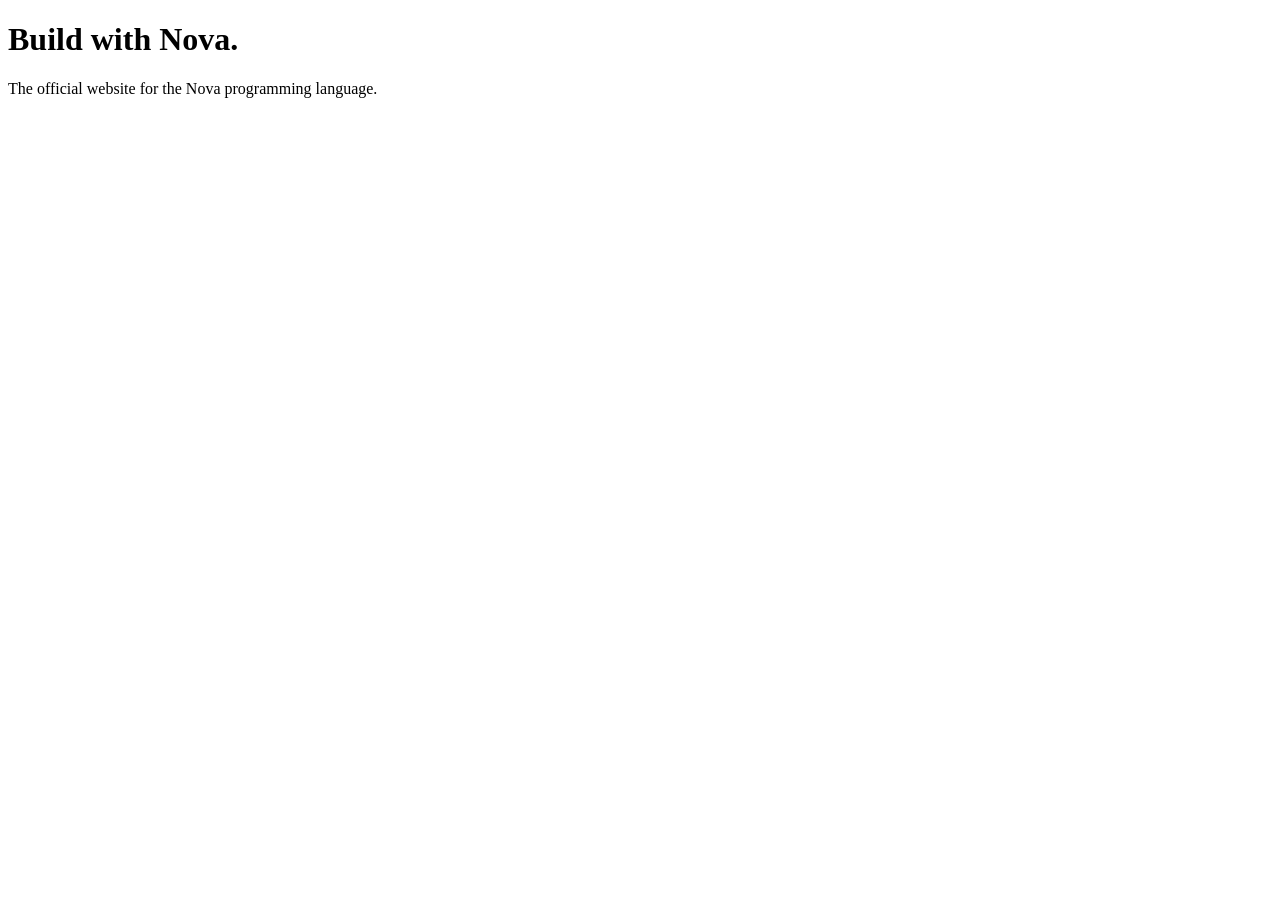
==== index.html @ 15cc804f "Add initial HTML structure for Nova website" ====
<!DOCTYPE html>
<html lang="en">
<head>
    <meta charset="UTF-8">
    <meta name="viewport" content="width=device-width, initial-scale=1.0">
    <title>Nova Programming Language</title>
</head>
<body>
    <h1>Build with Nova.</h1>
    <p>The official website for the Nova programming language.</p>
</body>
</html>
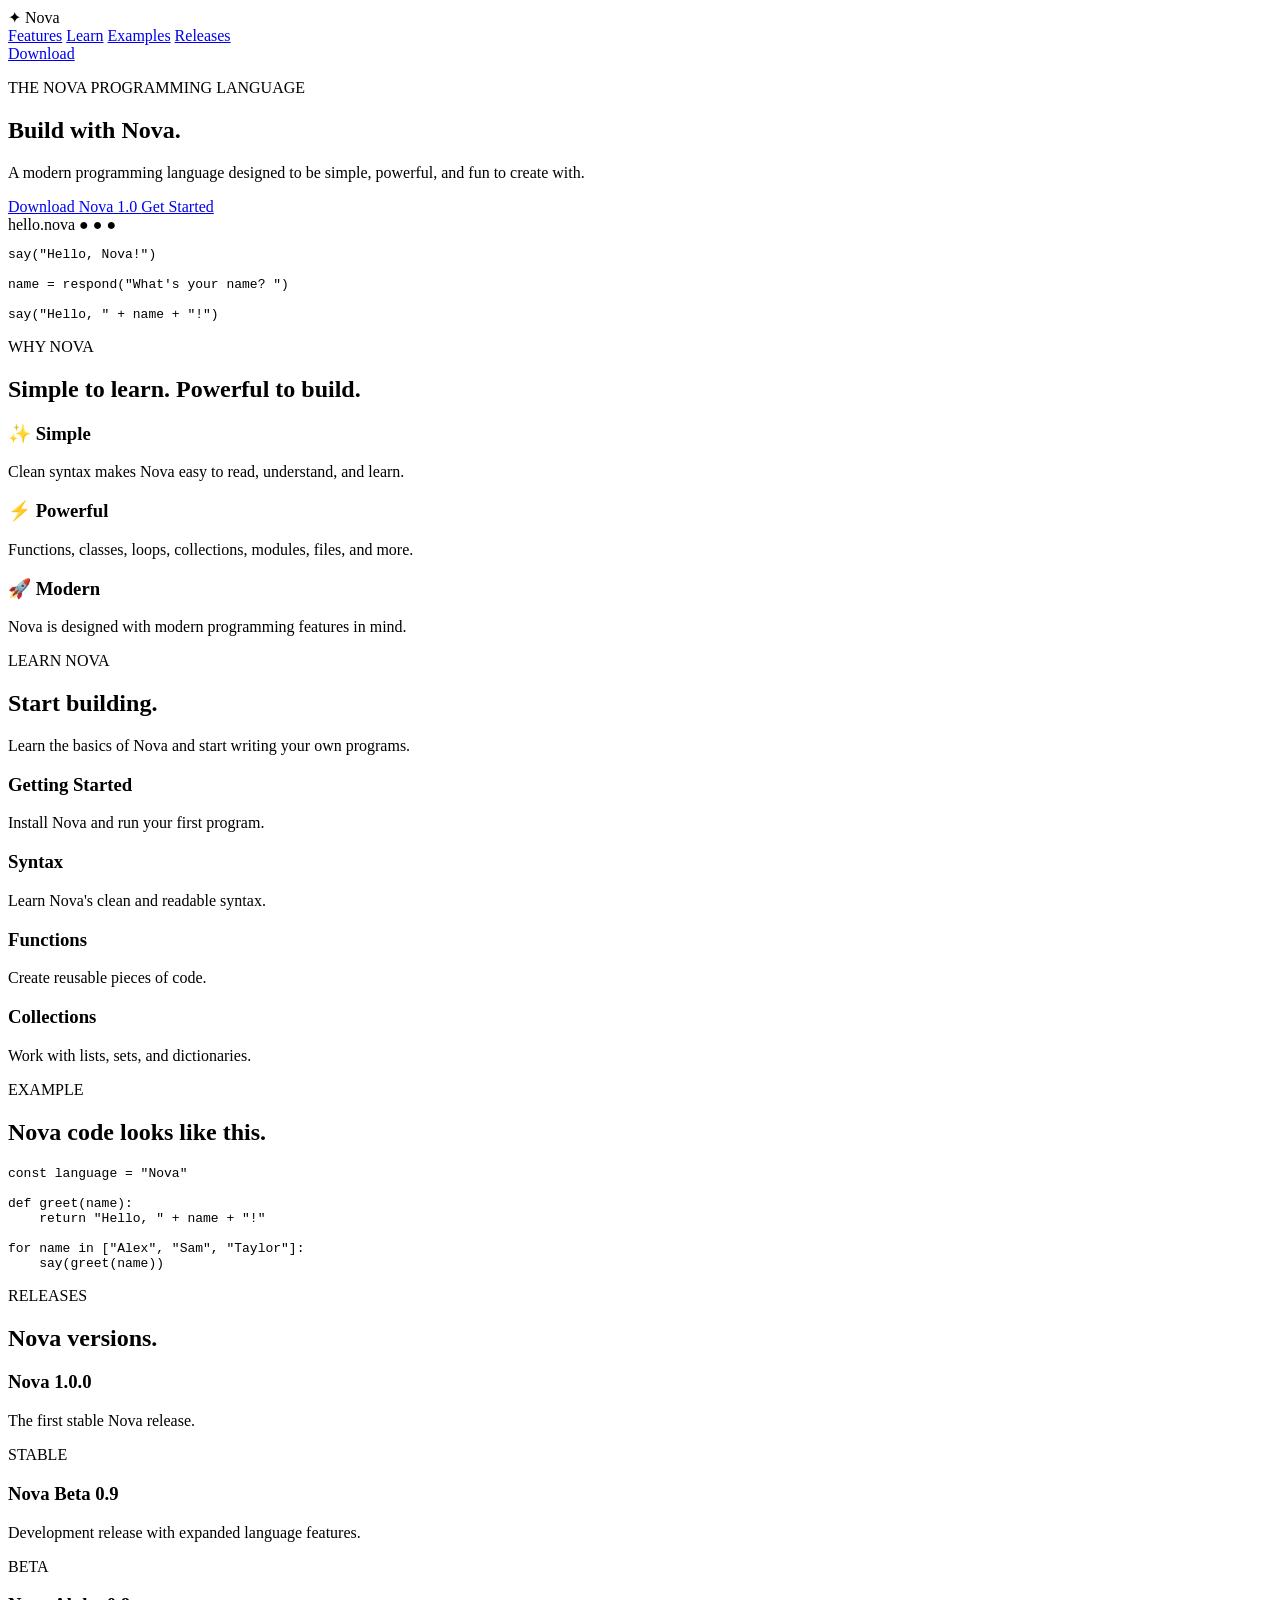
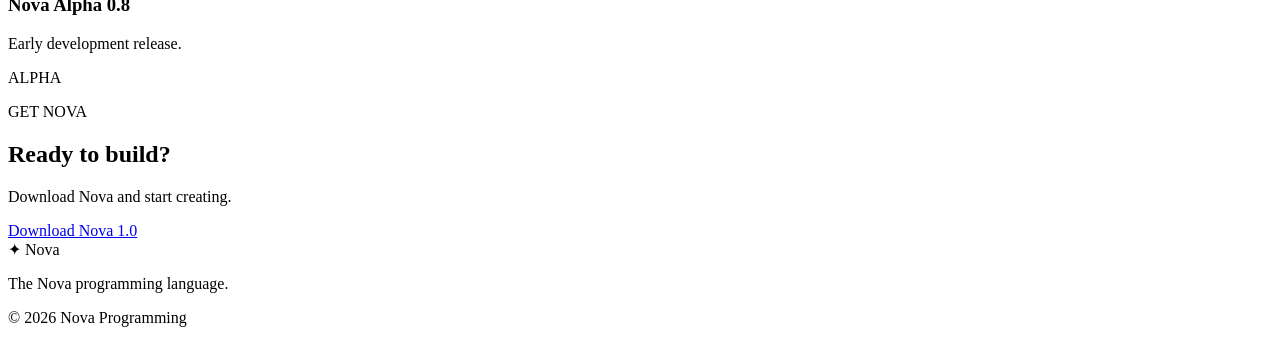
==== commit e331fb74: "Update title and content in index.html" ====
--- a/index.html
+++ b/index.html
@@ -3,10 +3,246 @@
 <head>
     <meta charset="UTF-8">
     <meta name="viewport" content="width=device-width, initial-scale=1.0">
-    <title>Nova Programming Language</title>
+
+    <title>Nova — Build with Nova.</title>
+
+    <link rel="stylesheet" href="style.css">
 </head>
+
 <body>
-    <h1>Build with Nova.</h1>
-    <p>The official website for the Nova programming language.</p>
+
+    <header class="navbar">
+        <div class="logo">
+            <span class="logo-symbol">✦</span>
+            <span>Nova</span>
+        </div>
+
+        <nav>
+            <a href="#features">Features</a>
+            <a href="#learn">Learn</a>
+            <a href="#examples">Examples</a>
+            <a href="#releases">Releases</a>
+        </nav>
+
+        <a class="nav-button" href="#download">Download</a>
+    </header>
+
+
+    <main>
+
+        <section class="hero">
+
+            <div class="hero-content">
+
+                <p class="eyebrow">THE NOVA PROGRAMMING LANGUAGE</p>
+
+                <h1>Build with <span>Nova.</span></h1>
+
+                <p class="hero-text">
+                    A modern programming language designed to be
+                    simple, powerful, and fun to create with.
+                </p>
+
+                <div class="hero-buttons">
+                    <a class="button primary" href="#download">
+                        Download Nova 1.0
+                    </a>
+
+                    <a class="button secondary" href="#learn">
+                        Get Started
+                    </a>
+                </div>
+
+            </div>
+
+            <div class="hero-code">
+                <div class="code-header">
+                    <span>hello.nova</span>
+                    <span>● ● ●</span>
+                </div>
+
+                <pre><code>say("Hello, Nova!")
+
+name = respond("What's your name? ")
+
+say("Hello, " + name + "!")</code></pre>
+            </div>
+
+        </section>
+
+
+        <section id="features" class="section">
+
+            <p class="eyebrow">WHY NOVA</p>
+
+            <h2>Simple to learn. Powerful to build.</h2>
+
+            <div class="cards">
+
+                <div class="card">
+                    <h3>✨ Simple</h3>
+                    <p>
+                        Clean syntax makes Nova easy to read,
+                        understand, and learn.
+                    </p>
+                </div>
+
+                <div class="card">
+                    <h3>⚡ Powerful</h3>
+                    <p>
+                        Functions, classes, loops, collections,
+                        modules, files, and more.
+                    </p>
+                </div>
+
+                <div class="card">
+                    <h3>🚀 Modern</h3>
+                    <p>
+                        Nova is designed with modern programming
+                        features in mind.
+                    </p>
+                </div>
+
+            </div>
+
+        </section>
+
+
+        <section id="learn" class="section">
+
+            <p class="eyebrow">LEARN NOVA</p>
+
+            <h2>Start building.</h2>
+
+            <p class="section-text">
+                Learn the basics of Nova and start writing your
+                own programs.
+            </p>
+
+            <div class="learn-grid">
+
+                <div class="learn-item">
+                    <h3>Getting Started</h3>
+                    <p>Install Nova and run your first program.</p>
+                </div>
+
+                <div class="learn-item">
+                    <h3>Syntax</h3>
+                    <p>Learn Nova's clean and readable syntax.</p>
+                </div>
+
+                <div class="learn-item">
+                    <h3>Functions</h3>
+                    <p>Create reusable pieces of code.</p>
+                </div>
+
+                <div class="learn-item">
+                    <h3>Collections</h3>
+                    <p>Work with lists, sets, and dictionaries.</p>
+                </div>
+
+            </div>
+
+        </section>
+
+
+        <section id="examples" class="section">
+
+            <p class="eyebrow">EXAMPLE</p>
+
+            <h2>Nova code looks like this.</h2>
+
+            <div class="large-code">
+
+<pre><code>const language = "Nova"
+
+def greet(name):
+    return "Hello, " + name + "!"
+
+for name in ["Alex", "Sam", "Taylor"]:
+    say(greet(name))</code></pre>
+
+            </div>
+
+        </section>
+
+
+        <section id="releases" class="section">
+
+            <p class="eyebrow">RELEASES</p>
+
+            <h2>Nova versions.</h2>
+
+            <div class="release">
+
+                <div>
+                    <h3>Nova 1.0.0</h3>
+                    <p>The first stable Nova release.</p>
+                </div>
+
+                <span class="badge stable">STABLE</span>
+
+            </div>
+
+            <div class="release">
+
+                <div>
+                    <h3>Nova Beta 0.9</h3>
+                    <p>Development release with expanded language features.</p>
+                </div>
+
+                <span class="badge">BETA</span>
+
+            </div>
+
+            <div class="release">
+
+                <div>
+                    <h3>Nova Alpha 0.8</h3>
+                    <p>Early development release.</p>
+                </div>
+
+                <span class="badge">ALPHA</span>
+
+            </div>
+
+        </section>
+
+
+        <section id="download" class="download">
+
+            <p class="eyebrow">GET NOVA</p>
+
+            <h2>Ready to build?</h2>
+
+            <p>
+                Download Nova and start creating.
+            </p>
+
+            <a class="button primary" href="#">
+                Download Nova 1.0
+            </a>
+
+        </section>
+
+    </main>
+
+
+    <footer>
+
+        <div class="footer-logo">
+            ✦ Nova
+        </div>
+
+        <p>
+            The Nova programming language.
+        </p>
+
+        <p class="copyright">
+            © 2026 Nova Programming
+        </p>
+
+    </footer>
+
 </body>
 </html>
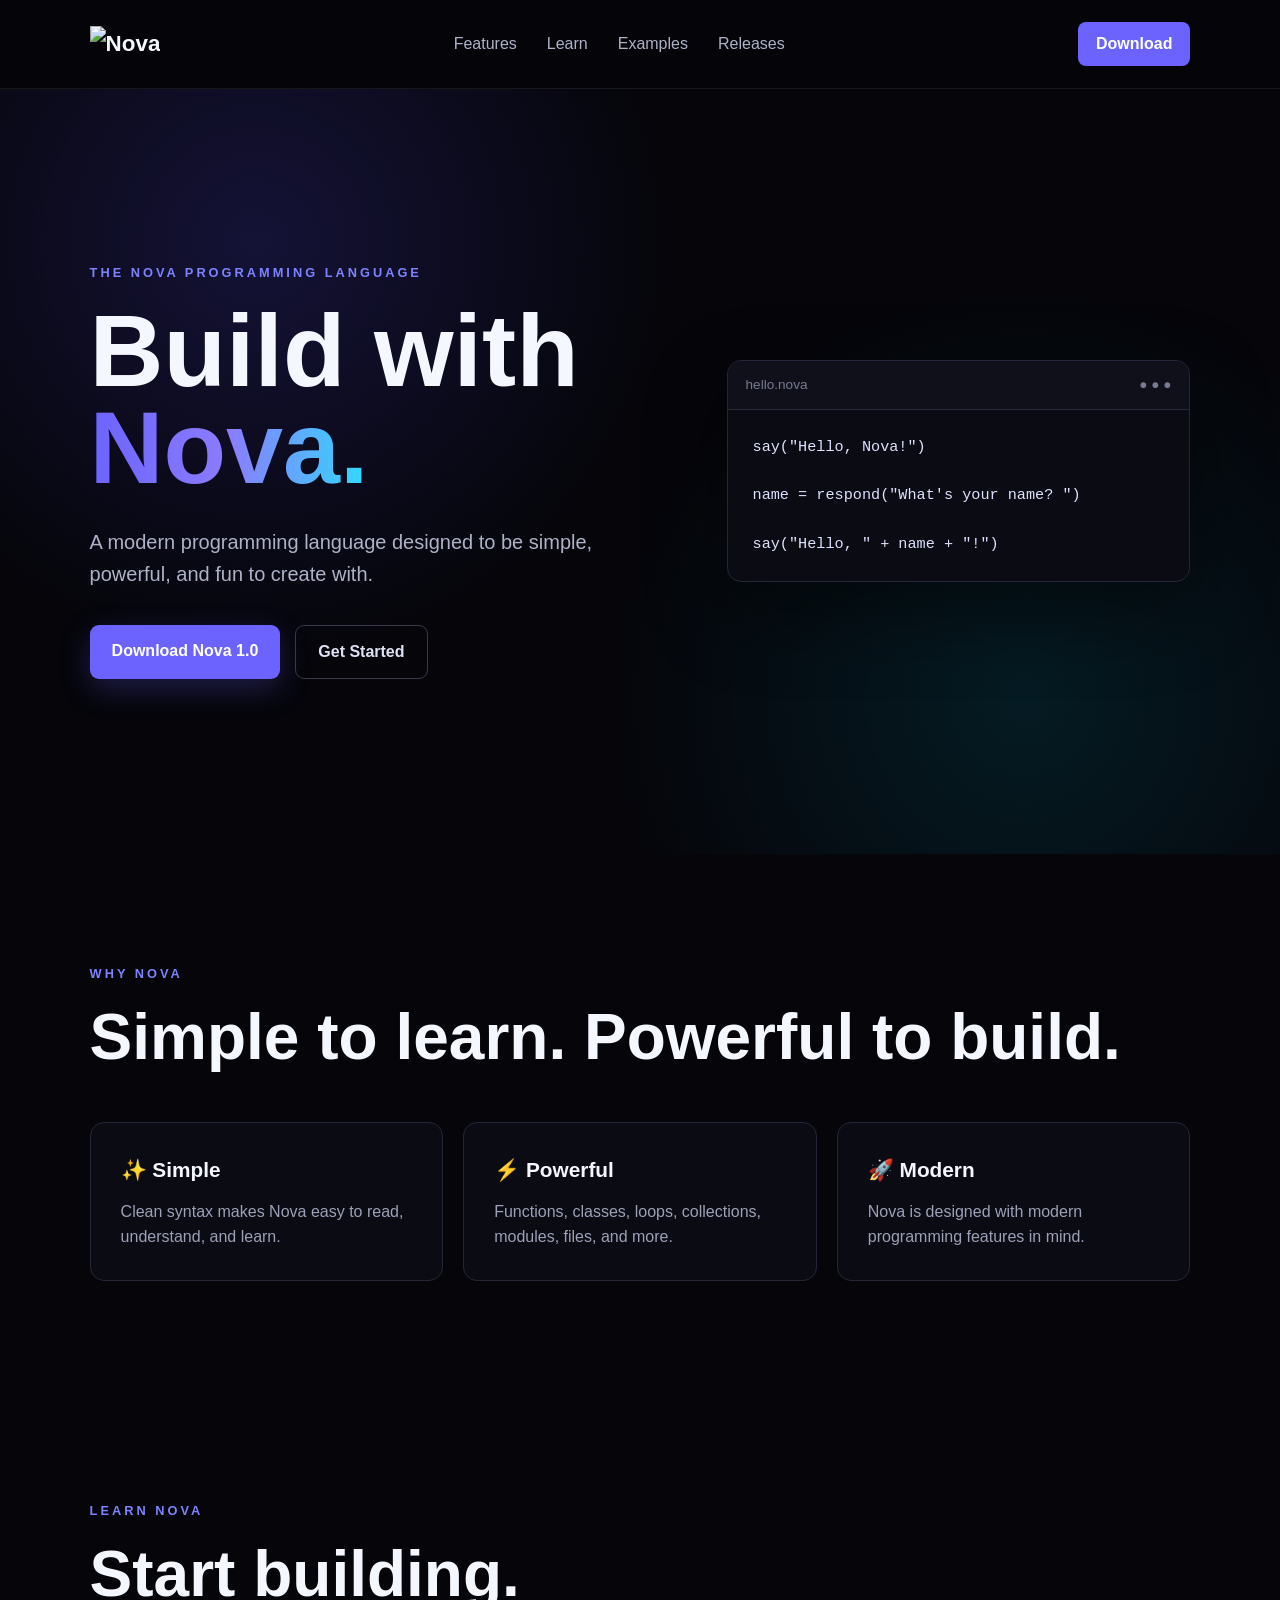
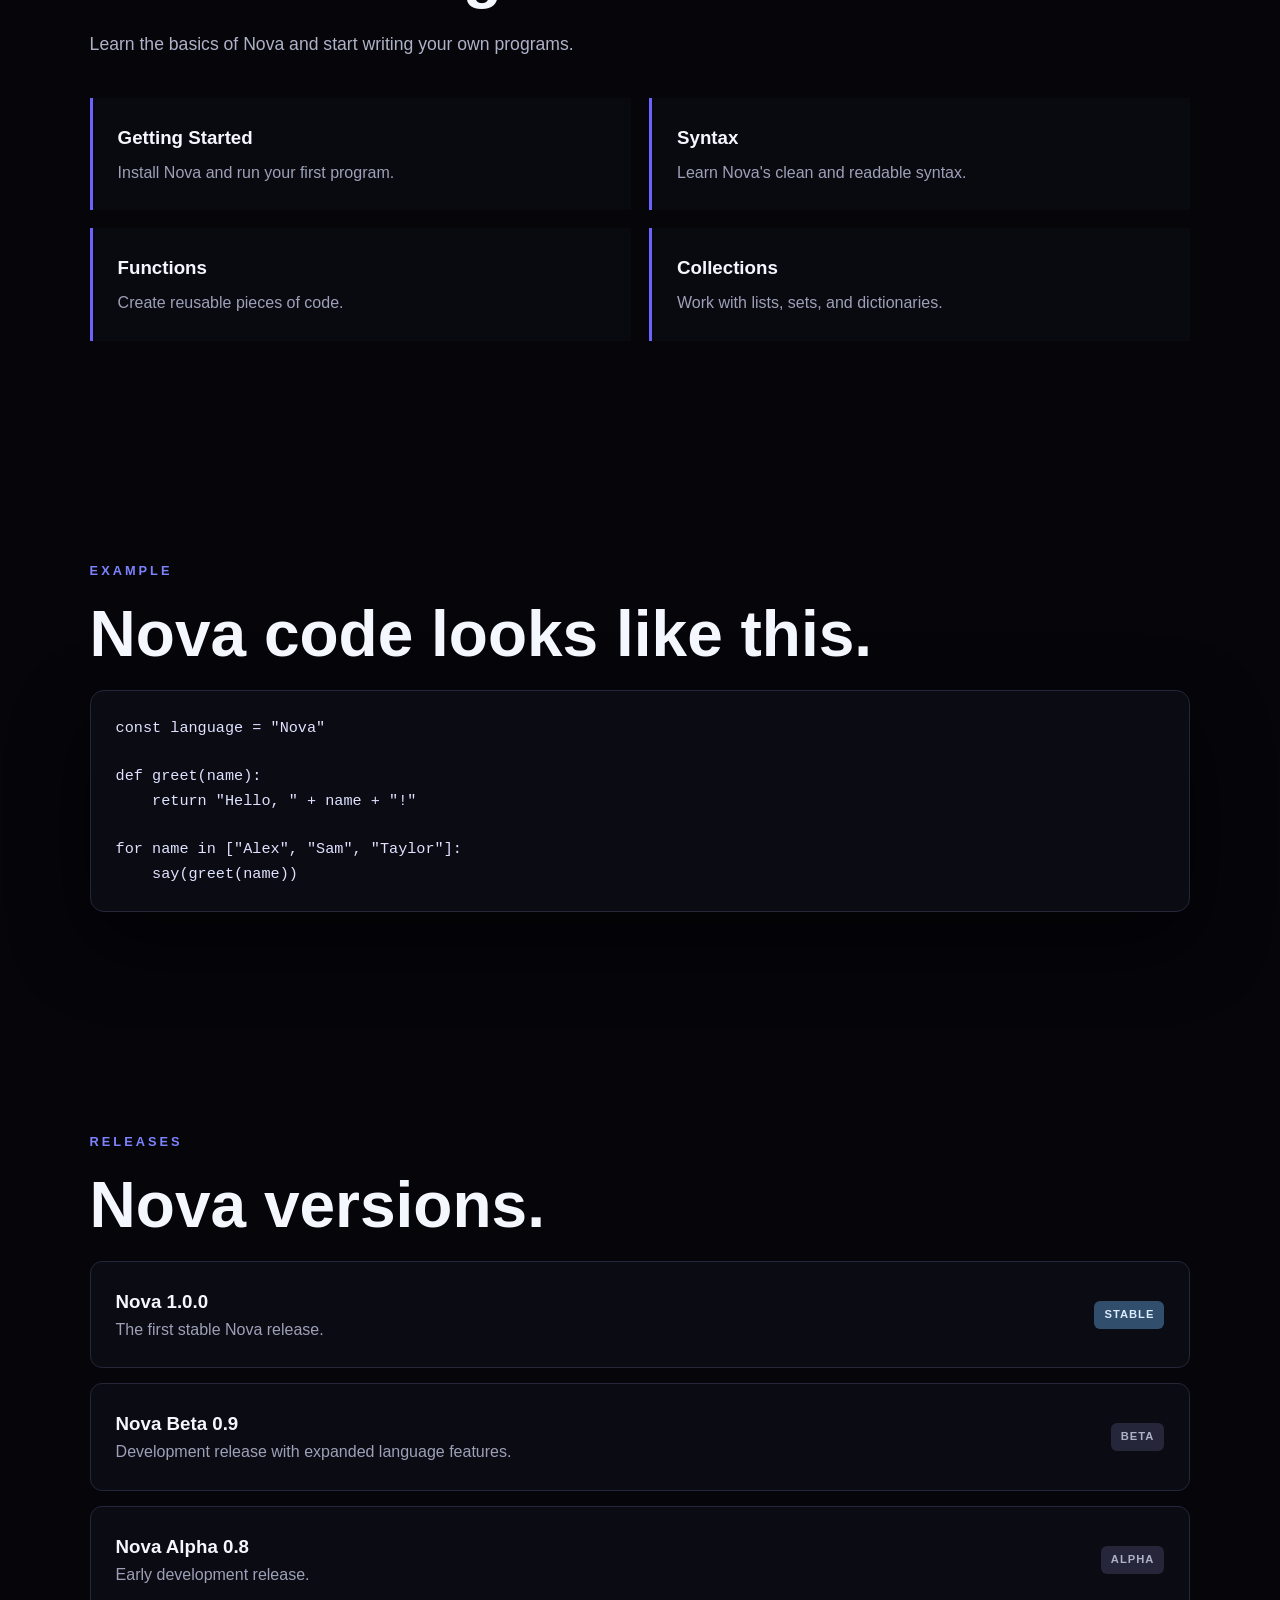
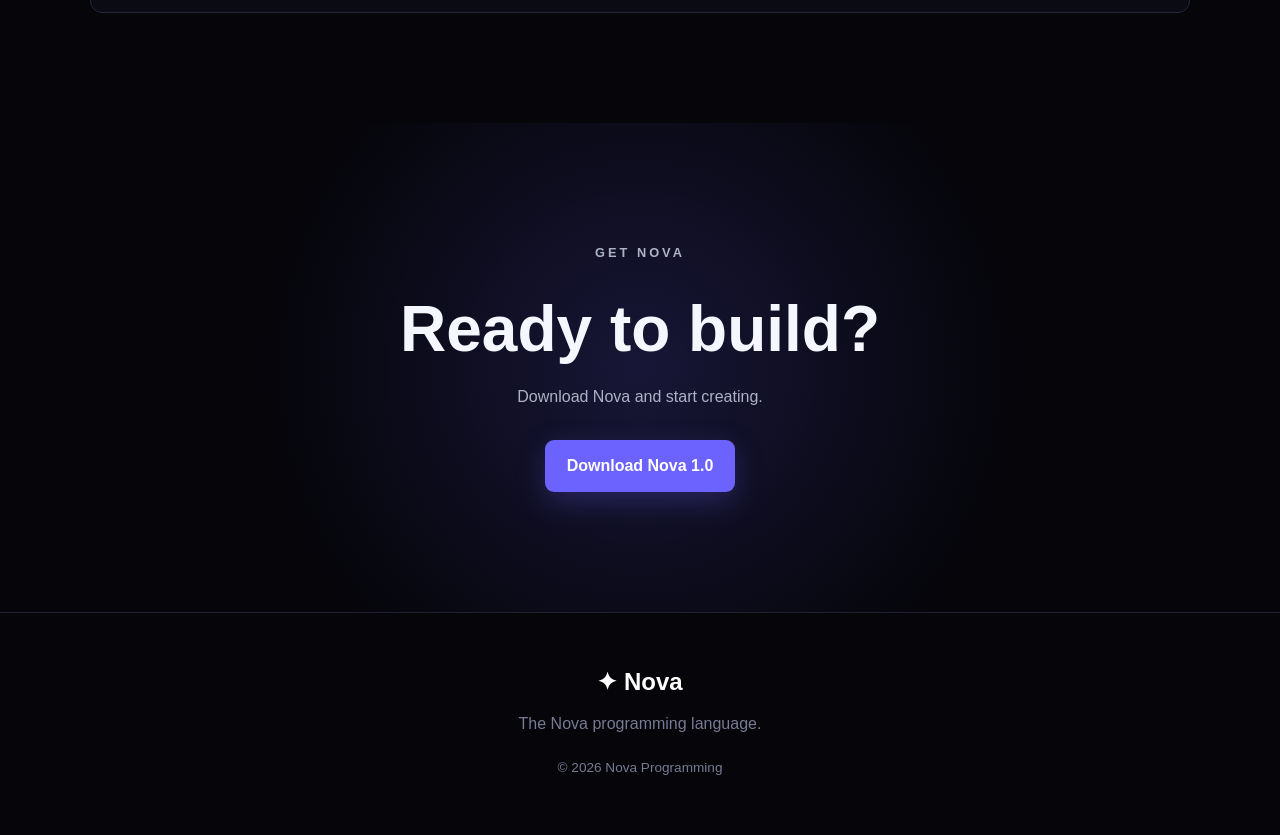
==== commit f9838b27: "Replace logo span with image in header" ====
--- a/index.html
+++ b/index.html
@@ -13,10 +13,8 @@
 
     <header class="navbar">
         <div class="logo">
-            <span class="logo-symbol">✦</span>
-            <span>Nova</span>
+            <img src="nova_logo.png" alt="Nova">
         </div>
-
         <nav>
             <a href="#features">Features</a>
             <a href="#learn">Learn</a>
--- a/style.css
+++ b/style.css
@@ -0,0 +1,475 @@
+* {
+    box-sizing: border-box;
+    margin: 0;
+    padding: 0;
+}
+
+html {
+    scroll-behavior: smooth;
+}
+
+body {
+    font-family: Arial, Helvetica, sans-serif;
+    background: #05050a;
+    color: #f5f7ff;
+    line-height: 1.6;
+}
+
+a {
+    color: inherit;
+    text-decoration: none;
+}
+
+
+/* NAVIGATION */
+
+.navbar {
+    width: 100%;
+    padding: 22px 7%;
+    display: flex;
+    align-items: center;
+    justify-content: space-between;
+
+    position: sticky;
+    top: 0;
+    z-index: 100;
+
+    background: rgba(5, 5, 10, 0.85);
+    backdrop-filter: blur(12px);
+
+    border-bottom: 1px solid rgba(255, 255, 255, 0.08);
+}
+
+.logo {
+    display: flex;
+    align-items: center;
+    gap: 10px;
+
+    font-size: 1.4rem;
+    font-weight: 700;
+}
+
+.logo-symbol {
+    font-size: 1.8rem;
+    color: #7c7cff;
+}
+
+nav {
+    display: flex;
+    gap: 30px;
+}
+
+nav a {
+    color: #aeb2c7;
+    transition: 0.2s;
+}
+
+nav a:hover {
+    color: white;
+}
+
+.nav-button {
+    padding: 9px 18px;
+    border-radius: 8px;
+
+    background: #6c63ff;
+    color: white;
+
+    font-weight: 600;
+
+    transition: 0.2s;
+}
+
+.nav-button:hover {
+    transform: translateY(-2px);
+    background: #817aff;
+}
+
+
+/* HERO */
+
+.hero {
+    min-height: 85vh;
+
+    padding: 100px 7%;
+
+    display: grid;
+    grid-template-columns: 1.1fr 0.9fr;
+    gap: 70px;
+
+    align-items: center;
+
+    background:
+        radial-gradient(
+            circle at 20% 20%,
+            rgba(92, 80, 255, 0.18),
+            transparent 35%
+        ),
+        radial-gradient(
+            circle at 80% 80%,
+            rgba(0, 220, 255, 0.10),
+            transparent 35%
+        );
+}
+
+.eyebrow {
+    color: #7d83ff;
+
+    font-size: 0.8rem;
+    font-weight: 700;
+
+    letter-spacing: 3px;
+
+    margin-bottom: 18px;
+}
+
+.hero h1 {
+    font-size: clamp(3.5rem, 8vw, 7rem);
+    line-height: 0.95;
+
+    margin-bottom: 30px;
+}
+
+.hero h1 span {
+    background: linear-gradient(
+        90deg,
+        #6c63ff,
+        #8b7cff,
+        #31d9ff
+    );
+
+    -webkit-background-clip: text;
+    background-clip: text;
+    color: transparent;
+}
+
+.hero-text {
+    max-width: 650px;
+
+    color: #aeb2c7;
+
+    font-size: 1.25rem;
+
+    margin-bottom: 35px;
+}
+
+.hero-buttons {
+    display: flex;
+    gap: 15px;
+
+    flex-wrap: wrap;
+}
+
+
+/* BUTTONS */
+
+.button {
+    display: inline-block;
+
+    padding: 13px 22px;
+
+    border-radius: 9px;
+
+    font-weight: 700;
+
+    transition: 0.2s;
+}
+
+.button:hover {
+    transform: translateY(-3px);
+}
+
+.primary {
+    background: #6c63ff;
+    color: white;
+
+    box-shadow: 0 10px 30px rgba(108, 99, 255, 0.25);
+}
+
+.primary:hover {
+    background: #817aff;
+}
+
+.secondary {
+    border: 1px solid #38394b;
+    color: #dfe2f5;
+}
+
+.secondary:hover {
+    border-color: #6c63ff;
+}
+
+
+/* CODE WINDOWS */
+
+.hero-code,
+.large-code {
+    background: #0b0b13;
+
+    border: 1px solid #25263a;
+
+    border-radius: 14px;
+
+    overflow: hidden;
+
+    box-shadow:
+        0 30px 80px rgba(0, 0, 0, 0.45);
+}
+
+.code-header {
+    padding: 13px 18px;
+
+    display: flex;
+    justify-content: space-between;
+
+    color: #777b94;
+
+    background: #10101a;
+
+    border-bottom: 1px solid #25263a;
+
+    font-size: 0.85rem;
+}
+
+pre {
+    padding: 25px;
+
+    overflow-x: auto;
+
+    color: #dfe2ff;
+
+    font-family:
+        Consolas,
+        "Courier New",
+        monospace;
+
+    font-size: 0.95rem;
+}
+
+
+/* SECTIONS */
+
+.section {
+    padding: 110px 7%;
+
+    max-width: 1400px;
+    margin: auto;
+}
+
+.section h2,
+.download h2 {
+    font-size: clamp(2.2rem, 5vw, 4rem);
+
+    line-height: 1.1;
+
+    margin-bottom: 20px;
+}
+
+.section-text {
+    color: #aeb2c7;
+
+    font-size: 1.1rem;
+
+    margin-bottom: 40px;
+}
+
+
+/* FEATURE CARDS */
+
+.cards {
+    display: grid;
+
+    grid-template-columns:
+        repeat(3, 1fr);
+
+    gap: 20px;
+
+    margin-top: 50px;
+}
+
+.card {
+    padding: 30px;
+
+    background: #0b0b13;
+
+    border: 1px solid #25263a;
+
+    border-radius: 14px;
+
+    transition: 0.25s;
+}
+
+.card:hover {
+    transform: translateY(-6px);
+
+    border-color: #5750c9;
+}
+
+.card h3 {
+    margin-bottom: 12px;
+
+    font-size: 1.3rem;
+}
+
+.card p {
+    color: #9da1b8;
+}
+
+
+/* LEARNING */
+
+.learn-grid {
+    display: grid;
+
+    grid-template-columns:
+        repeat(2, 1fr);
+
+    gap: 18px;
+
+    margin-top: 40px;
+}
+
+.learn-item {
+    padding: 25px;
+
+    background: #090910;
+
+    border-left: 3px solid #6c63ff;
+}
+
+.learn-item h3 {
+    margin-bottom: 7px;
+}
+
+.learn-item p {
+    color: #9da1b8;
+}
+
+
+/* RELEASES */
+
+.release {
+    display: flex;
+
+    justify-content: space-between;
+    align-items: center;
+
+    padding: 25px;
+
+    margin-top: 15px;
+
+    background: #0b0b13;
+
+    border: 1px solid #25263a;
+
+    border-radius: 12px;
+}
+
+.release p {
+    color: #9da1b8;
+}
+
+.badge {
+    padding: 5px 10px;
+
+    border-radius: 6px;
+
+    background: #25263a;
+
+    color: #aeb2c7;
+
+    font-size: 0.7rem;
+
+    font-weight: 700;
+
+    letter-spacing: 1px;
+}
+
+.badge.stable {
+    background: #314e6d;
+
+    color: #dcecff;
+}
+
+
+/* DOWNLOAD */
+
+.download {
+    padding: 120px 7%;
+
+    text-align: center;
+
+    background:
+        radial-gradient(
+            circle,
+            rgba(108, 99, 255, 0.18),
+            transparent 55%
+        );
+}
+
+.download p {
+    color: #aeb2c7;
+
+    margin-bottom: 30px;
+}
+
+
+/* FOOTER */
+
+footer {
+    padding: 50px 7%;
+
+    border-top: 1px solid #202130;
+
+    text-align: center;
+
+    color: #777b94;
+}
+
+.footer-logo {
+    color: white;
+
+    font-size: 1.5rem;
+
+    font-weight: 700;
+
+    margin-bottom: 10px;
+}
+
+.copyright {
+    margin-top: 20px;
+
+    font-size: 0.85rem;
+}
+
+
+/* MOBILE */
+
+@media (max-width: 850px) {
+
+    nav {
+        display: none;
+    }
+
+    .hero {
+        grid-template-columns: 1fr;
+
+        padding-top: 70px;
+    }
+
+    .cards {
+        grid-template-columns: 1fr;
+    }
+
+    .learn-grid {
+        grid-template-columns: 1fr;
+    }
+
+    .hero h1 {
+        font-size: 4rem;
+    }
+
+    .navbar {
+        padding: 18px 5%;
+    }
+}
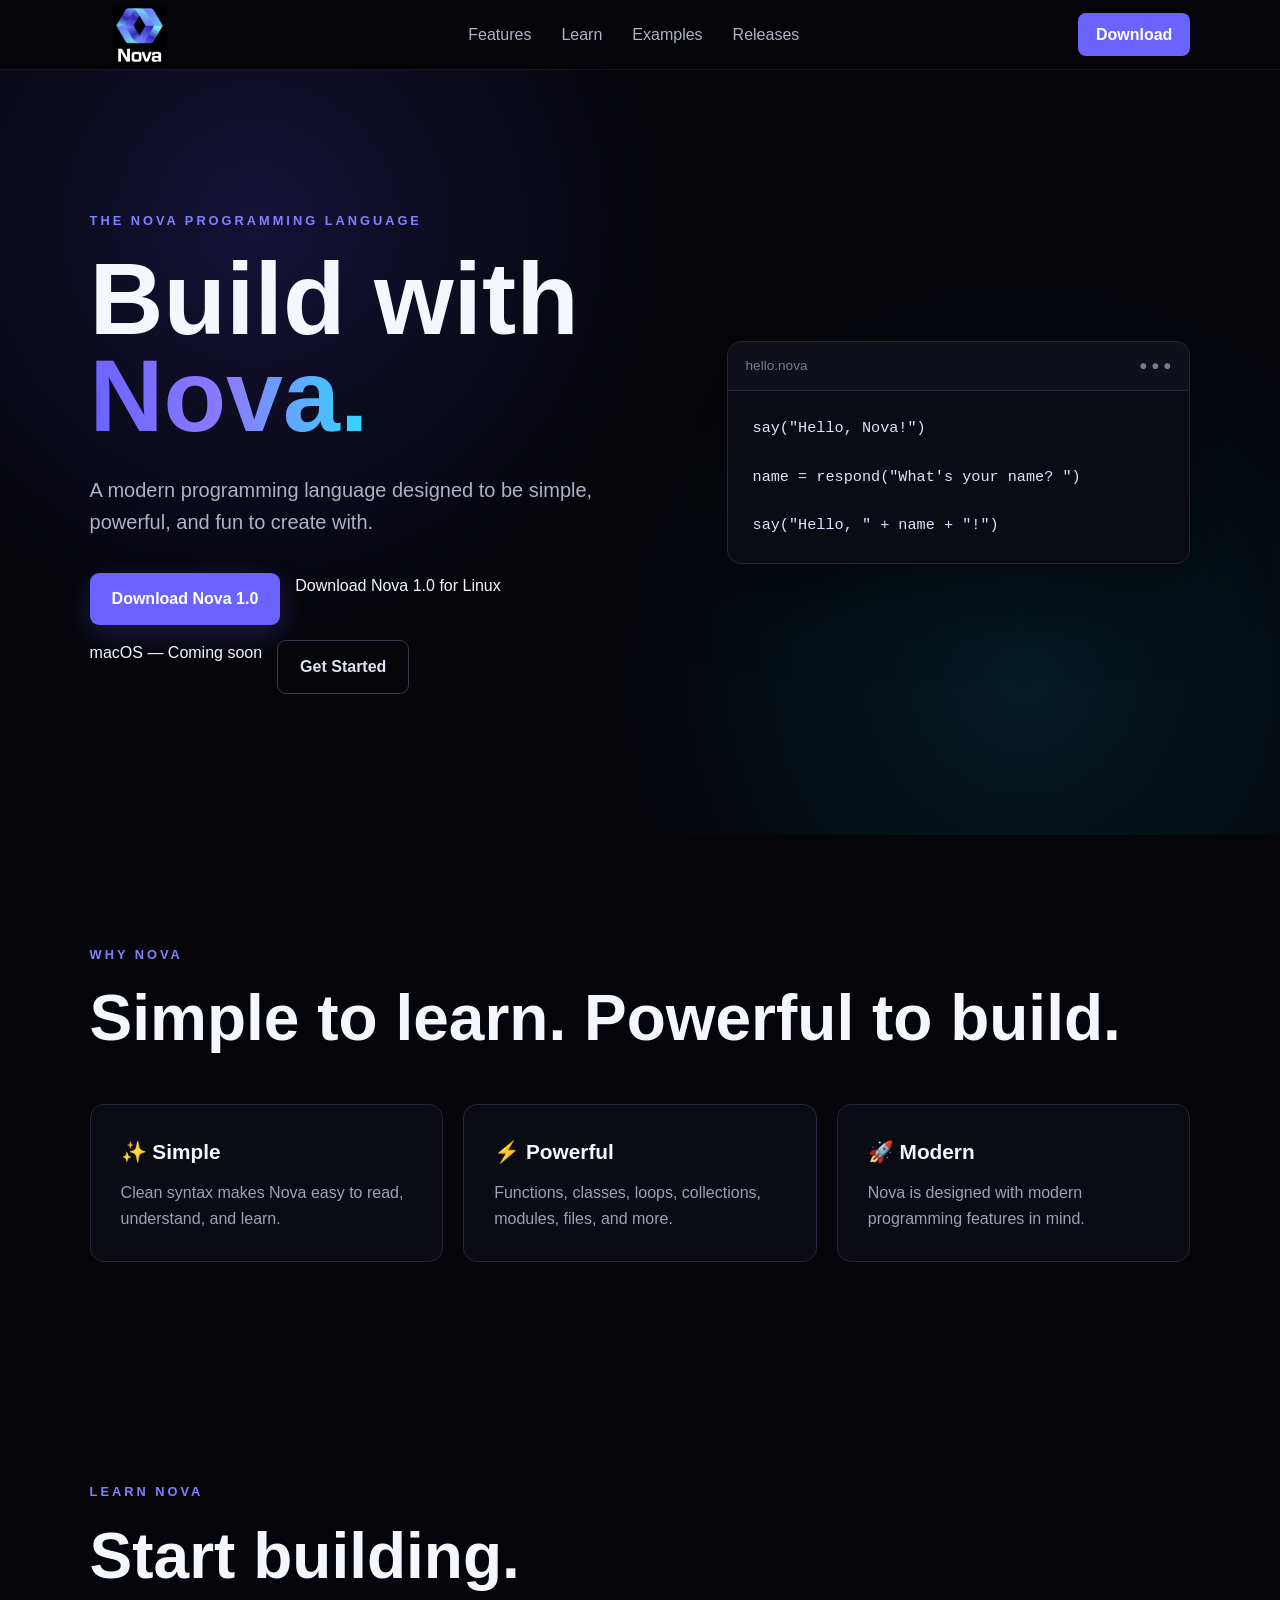
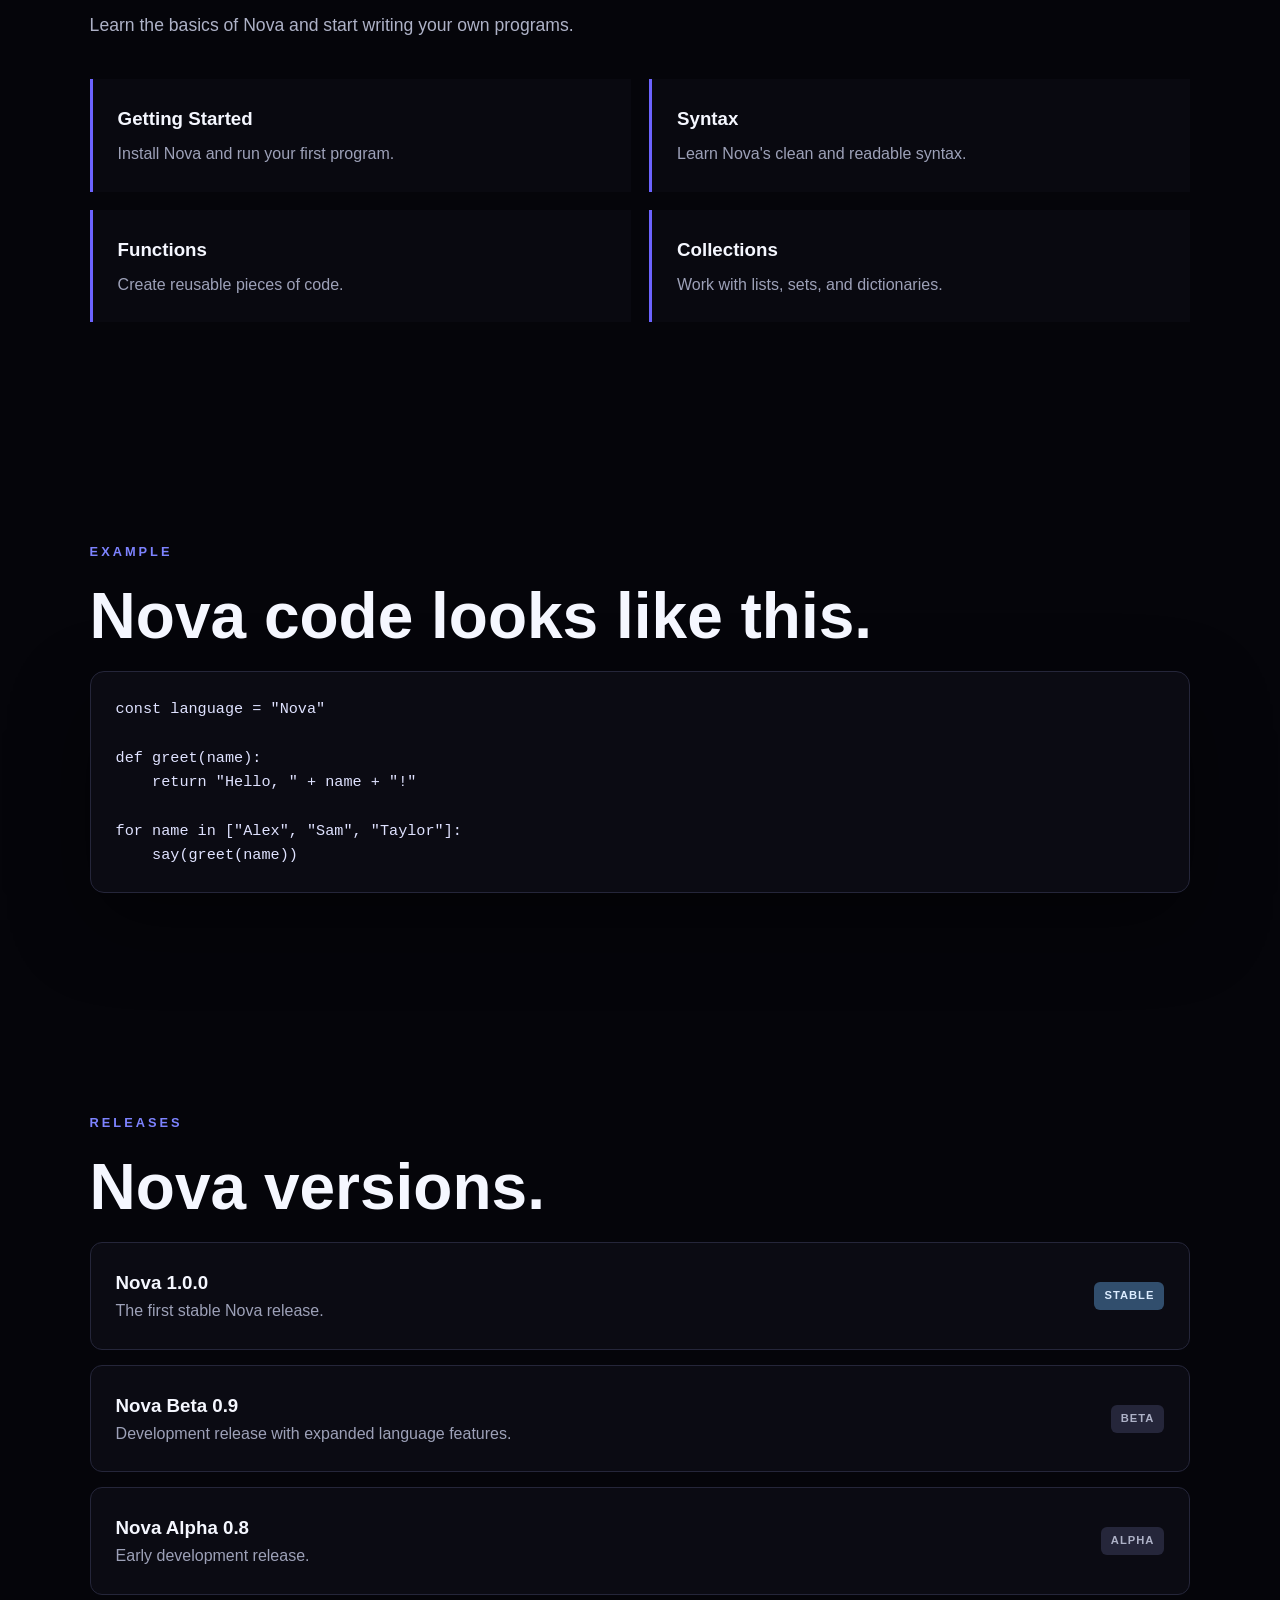
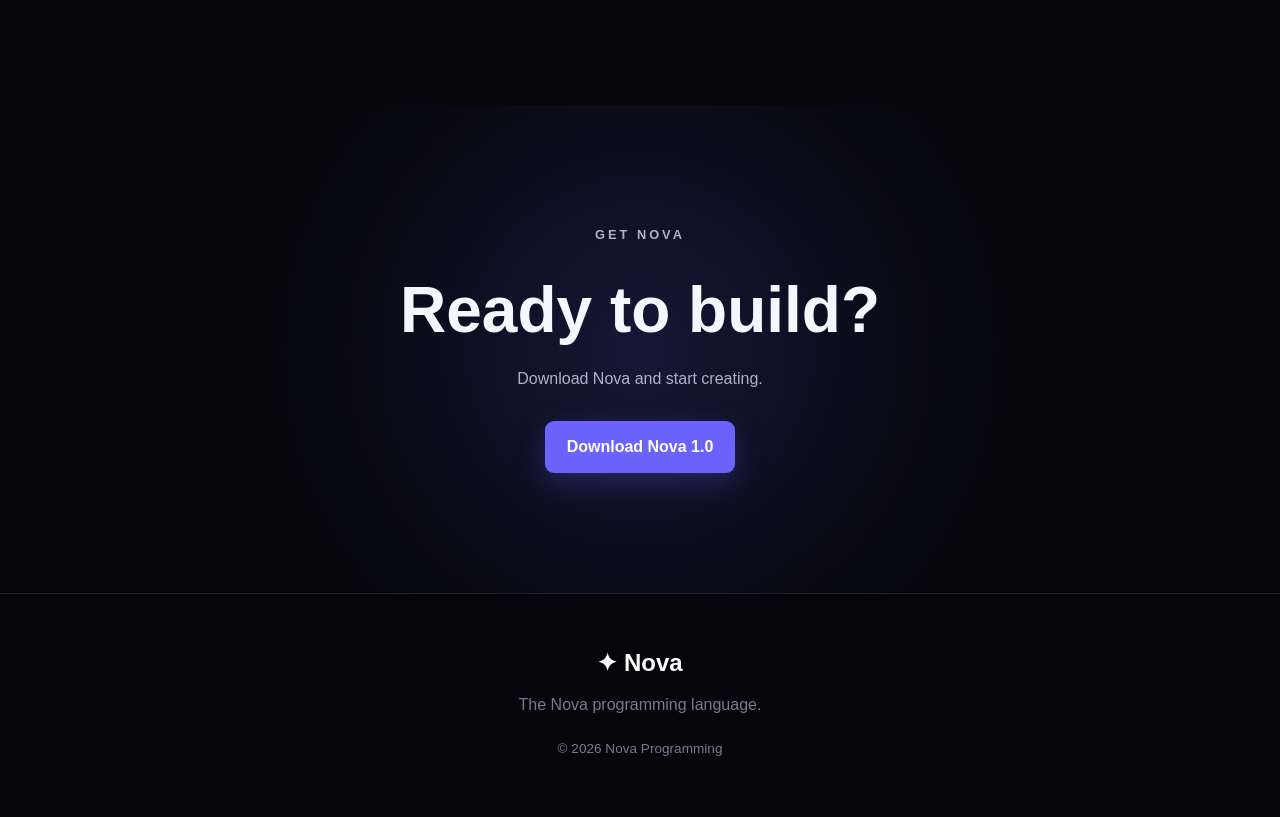
==== commit acfbca1d: "Add Linux download link and macOS note Added a download link for Nova 1.0 on Linux and a note for ma" ====
--- a/index.html
+++ b/index.html
@@ -46,6 +46,14 @@
                         Download Nova 1.0
                     </a>
 
+                    <a class="download-button" href="https://github.com/novaprogramming/Nova/releases/download/v1.0.0/nova-1.0.0-linux-x86_64.tar.gz">
+                        Download Nova 1.0 for Linux
+                    </a>
+
+                    <p class="download-note">
+                        macOS — Coming soon
+                    </p>
+
                     <a class="button secondary" href="#learn">
                         Get Started
                     </a>
--- a/style.css
+++ b/style.css
@@ -25,7 +25,9 @@
 
 .navbar {
     width: 100%;
-    padding: 22px 7%;
+    height: 70px;
+    padding: 5px 7%;
+
     display: flex;
     align-items: center;
     justify-content: space-between;
@@ -43,15 +45,16 @@
 .logo {
     display: flex;
     align-items: center;
-    gap: 10px;
-
-    font-size: 1.4rem;
-    font-weight: 700;
-}
-
-.logo-symbol {
-    font-size: 1.8rem;
-    color: #7c7cff;
+    width: 100px;
+    height: 60px;
+    flex-shrink: 0;
+}
+
+.logo img {
+    display: block;
+    width: 100px;
+    height: 60px;
+    object-fit: contain;
 }
 
 nav {
@@ -470,6 +473,7 @@
     }
 
     .navbar {
-        padding: 18px 5%;
-    }
-}
+    height: 65px;
+    padding: 5px 5%;
+    }
+}
